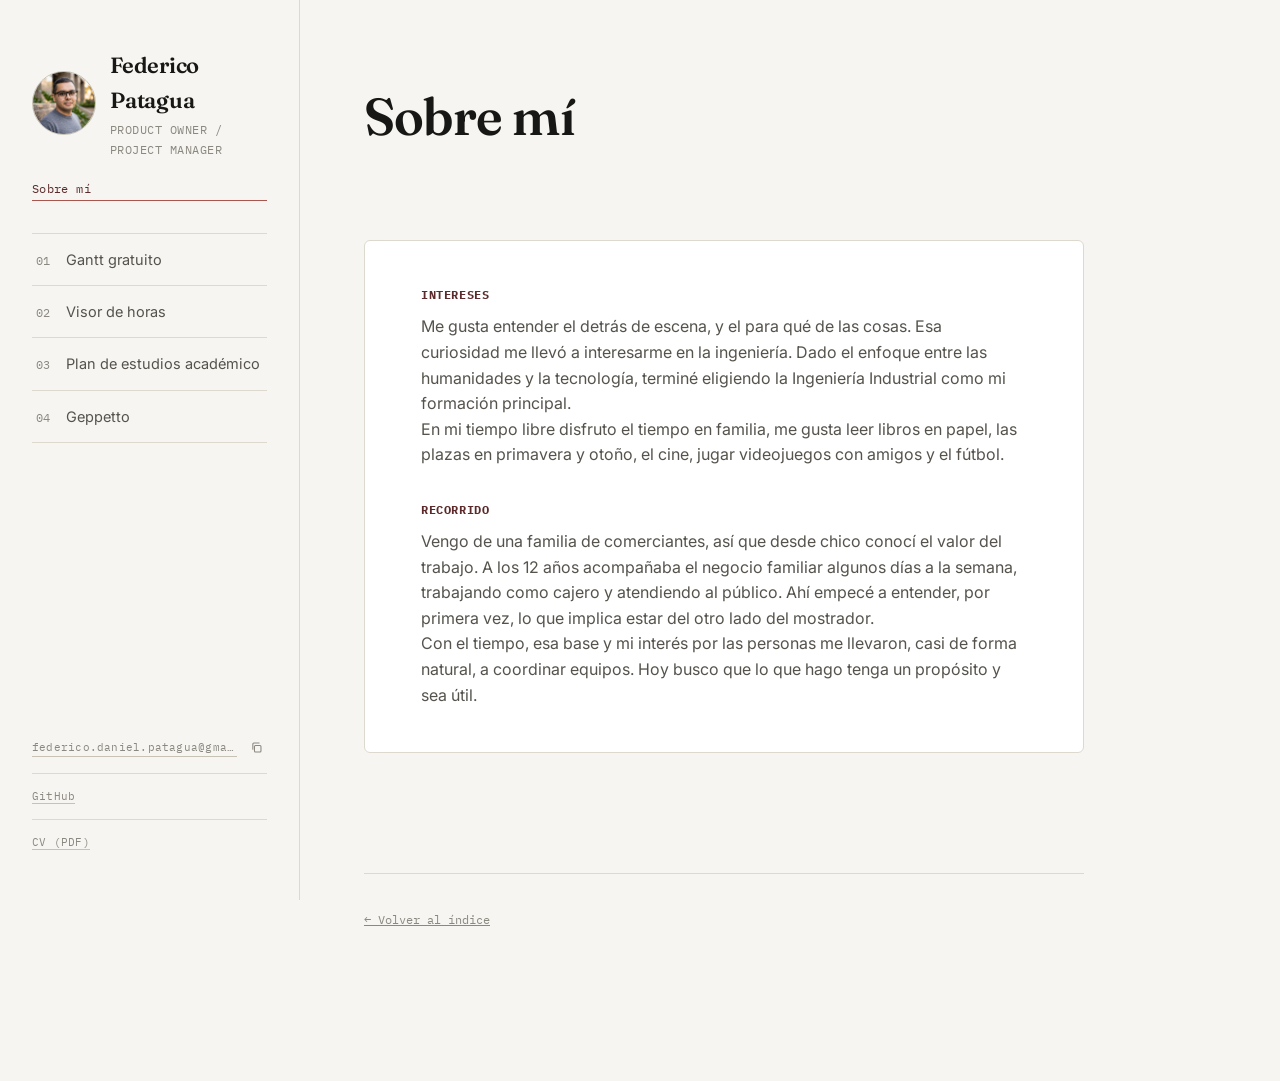
==== sobre-mi.html @ 1c1485cb "first commit" ====
<!DOCTYPE html>
<html lang="es">
<head>
<meta charset="UTF-8">
<meta name="viewport" content="width=device-width, initial-scale=1.0">
<title>Sobre mí — Federico Patagua</title>
<meta name="description" content="[COMPLETAR: descripción breve, 1 línea]">

<link rel="preconnect" href="https://fonts.googleapis.com">
<link rel="preconnect" href="https://fonts.gstatic.com" crossorigin>
<link href="https://fonts.googleapis.com/css2?family=Fraunces:opsz,wght@9..144,500;9..144,600&family=Inter:wght@400;500;600&family=IBM+Plex+Mono:wght@400;500&display=swap" rel="stylesheet">

<link rel="stylesheet" href="assets/css/style.css">
</head>
<body>

<div class="layout">

  <!-- ============ ÍNDICE LATERAL (idéntico al de index.html) ============ -->
  <nav class="sidebar" aria-label="Índice">
    <div class="sidebar__top">
      <div class="identity">
        <span class="avatar">
          <img src="assets/img/profile.jpg" alt="Foto de perfil"
               onerror="this.style.display='none'; this.parentElement.classList.add('avatar--empty')">
        </span>
        <div class="identity__text">
          <p class="brand"><a href="index.html" class="brand-link">Federico Patagua</a></p>
          <p class="role">Product Owner / Project Manager</p>
        </div>
      </div>

      <a class="about-link is-active" href="sobre-mi.html">Sobre mí</a>

      <ul class="toc">
        <li><a href="index.html#gantt"><span class="num">01</span><span>Gantt gratuito</span></a></li>
        <li><a href="index.html#horas"><span class="num">02</span><span>Visor de horas</span></a></li>
        <li><a href="index.html#plan-estudios"><span class="num">03</span><span>Plan de estudios académico</span></a></li>
        <li><a href="index.html#geppetto"><span class="num">04</span><span>Geppetto</span></a></li>
      </ul>
    </div>

    <div class="sidebar__bottom">
      <div class="mail-row">
        <a class="mail-text" href="mailto:federico.daniel.patagua@gmail.com">federico.daniel.patagua@gmail.com</a>
        <button type="button" class="copy-btn" data-copy="federico.daniel.patagua@gmail.com" aria-label="Copiar email">
          <svg class="icon-copy" viewBox="0 0 16 16" fill="none" aria-hidden="true">
            <rect x="5.5" y="5.5" width="8" height="8" rx="1.2" stroke="currentColor" stroke-width="1.3"/>
            <path d="M3.5 10.2V3.7A1.2 1.2 0 0 1 4.7 2.5h6.5" stroke="currentColor" stroke-width="1.3" stroke-linecap="round"/>
          </svg>
          <svg class="icon-check" viewBox="0 0 16 16" fill="none" aria-hidden="true">
            <path d="M3 8.5L6.2 11.5L13 4.5" stroke="currentColor" stroke-width="1.4" stroke-linecap="round" stroke-linejoin="round"/>
          </svg>
        </button>
      </div>
      <p><a href="[COMPLETAR: url de GitHub]">GitHub</a></p>
      <p><a href="assets/cv/cv.pdf" target="_blank" rel="noopener noreferrer">CV (PDF)</a></p>
    </div>
  </nav>

  <!-- ============ CONTENIDO ============ -->
  <main class="main">
    <div class="page">

      <header class="intro">
        <h1>Sobre mí</h1>
      </header>

      <section class="about about--standalone">
        <div class="about__grid">
          <div class="about__block">
            <h3>Intereses</h3>
            <p>Me gusta entender el detrás de escena, y el para qué de las cosas. Esa curiosidad me llevó a interesarme en la ingeniería. Dado el enfoque entre las humanidades y la tecnología, terminé eligiendo la Ingeniería Industrial como mi formación principal.</p>
            <p>En mi tiempo libre disfruto el tiempo en familia, me gusta leer libros en papel, las plazas en primavera y otoño, el cine, jugar videojuegos con amigos y el fútbol.</p>
          </div>

          <div class="about__block">
            <h3>Recorrido</h3>
            <p>Vengo de una familia de comerciantes, así que desde chico conocí el valor del trabajo. A los 12 años acompañaba el negocio familiar algunos días a la semana, trabajando como cajero y atendiendo al público. Ahí empecé a entender, por primera vez, lo que implica estar del otro lado del mostrador.</p>
            <p>Con el tiempo, esa base y mi interés por las personas me llevaron, casi de forma natural, a coordinar equipos. Hoy busco que lo que hago tenga un propósito y sea útil.</p>
          </div>
        </div>
      </section>

      <footer class="site-footer">
        <p><a href="index.html">← Volver al índice</a></p>
      </footer>

    </div>
  </main>

</div>

<script src="assets/js/main.js"></script>
</body>
</html>
---- assets/css/style.css ----
/* ============================================================
   PORTFOLIO — sistema de diseño
   Concepto: libro con índice. Paleta tipo papel envejecido,
   acento "tela de libro" (oxblood), tipografía editorial.
   ============================================================ */

:root {
  --paper: #f6f5f1;
  --paper-raised: #ffffff;
  --ink: #171715;
  --ink-soft: #55534c;
  --ink-faint: #8a887f;
  --rule: #ddd9cf;
  --rule-strong: #c7c2b4;
  --accent: #5c2a2a;
  --accent-soft: #efe3e0;
  --accent-line: #a9564f;

  --font-display: "Fraunces", "Iowan Old Style", "Georgia", serif;
  --font-body: "Inter", -apple-system, BlinkMacSystemFont, "Segoe UI", sans-serif;
  --font-mono: "IBM Plex Mono", "SFMono-Regular", Menlo, monospace;

  --sidebar-w: 300px;
  --content-max: 720px;
  --gutter: clamp(24px, 5vw, 72px);
}

* { box-sizing: border-box; }

html {
  scroll-behavior: smooth;
}

body {
  margin: 0;
  background: var(--paper);
  color: var(--ink);
  font-family: var(--font-body);
  font-size: 16px;
  line-height: 1.6;
  -webkit-font-smoothing: antialiased;
}

a { color: inherit; }

/* ---------- layout ---------- */

.layout {
  display: flex;
  min-height: 100vh;
}

/* ---------- sidebar / índice ---------- */

.sidebar {
  width: var(--sidebar-w);
  flex-shrink: 0;
  position: sticky;
  top: 0;
  height: 100vh;
  padding: 48px 32px;
  border-right: 1px solid var(--rule);
  display: flex;
  flex-direction: column;
  justify-content: space-between;
}

.sidebar__top .brand {
  font-family: var(--font-display);
  font-size: 22px;
  font-weight: 600;
  letter-spacing: -0.01em;
  margin: 0 0 4px;
}

.sidebar__top .role {
  font-family: var(--font-mono);
  font-size: 12px;
  letter-spacing: 0.04em;
  color: var(--ink-faint);
  text-transform: uppercase;
  margin: 0;
}

/* ---------- identidad: foto + nombre ---------- */

.identity {
  display: flex;
  align-items: center;
  gap: 14px;
  margin-bottom: 20px;
}

.avatar {
  width: 64px;
  height: 64px;
  border-radius: 50%;
  overflow: hidden;
  flex-shrink: 0;
  background: var(--rule);
  border: 1px solid var(--rule-strong);
}

.avatar img {
  width: 100%;
  height: 100%;
  object-fit: cover;
  display: block;
}

/* si no hay foto todavía, círculo neutro en vez de ícono roto */
.avatar--empty {
  background: var(--accent-soft);
  border-color: var(--accent-line);
}

.identity__text .brand { margin: 0 0 2px; }

.brand-link {
  color: inherit;
  text-decoration: none;
}

.brand-link:hover {
  color: var(--accent);
}

.about--standalone {
  margin-bottom: 56px;
}

/* ---------- link "Sobre mí": fuera del índice numerado ---------- */

.about-link {
  display: inline-block;
  font-family: var(--font-mono);
  font-size: 12px;
  letter-spacing: 0.03em;
  color: var(--ink-soft);
  text-decoration: none;
  padding-bottom: 2px;
  border-bottom: 1px solid var(--rule-strong);
  margin-bottom: 32px;
  transition: color 0.15s ease, border-color 0.15s ease;
}

.about-link:hover,
.about-link.is-active {
  color: var(--accent);
  border-color: var(--accent-line);
}

.sidebar__top {
  display: flex;
  flex-direction: column;
  min-height: 0;
}

.toc {
  list-style: none;
  margin: 0;
  padding: 0;
  border-top: 1px solid var(--rule);
  overflow-y: auto;
  max-height: 46vh; /* techo generoso: hoy no se nota, pero si el índice
                        crece, el scroll queda contenido acá adentro en
                        vez de empujar el resto del sidebar */
  scrollbar-width: thin;
  scrollbar-color: var(--rule-strong) transparent;
}

.toc::-webkit-scrollbar {
  width: 6px;
}

.toc::-webkit-scrollbar-thumb {
  background: var(--rule-strong);
  border-radius: 3px;
}

.toc::-webkit-scrollbar-track {
  background: transparent;
}

.toc li {
  border-bottom: 1px solid var(--rule);
}

.toc a {
  display: flex;
  align-items: baseline;
  gap: 12px;
  padding: 14px 4px;
  text-decoration: none;
  font-size: 14.5px;
  color: var(--ink-soft);
  transition: color 0.15s ease, padding-left 0.15s ease;
}

.toc a:hover {
  color: var(--ink);
  padding-left: 6px;
}

.toc a.is-active {
  color: var(--accent);
}

.toc .num {
  font-family: var(--font-mono);
  font-size: 12px;
  color: var(--ink-faint);
  min-width: 18px;
}

.toc a.is-active .num {
  color: var(--accent-line);
}

.sidebar__bottom {
  display: flex;
  flex-direction: column;
  font-family: var(--font-mono);
  font-size: 11px;
  color: var(--ink-faint);
  letter-spacing: 0.02em;
}

.sidebar__bottom > * {
  margin: 0;
  padding: 14px 0;
  border-top: 1px solid var(--rule);
}

.sidebar__bottom > *:first-child {
  padding-top: 0;
  border-top: none;
}

.sidebar__bottom > *:last-child {
  padding-bottom: 0;
}

.sidebar__bottom a {
  text-decoration: none;
  border-bottom: 1px solid var(--rule-strong);
}

/* ---------- email: link + botón de copiar ---------- */

.mail-row {
  display: flex;
  align-items: center;
  gap: 8px;
}

.mail-row .mail-text {
  min-width: 0;
  overflow: hidden;
  text-overflow: ellipsis;
  white-space: nowrap;
  border-bottom: 1px solid var(--rule-strong);
}

.copy-btn {
  flex-shrink: 0;
  display: inline-flex;
  align-items: center;
  justify-content: center;
  width: 22px;
  height: 22px;
  padding: 0;
  border: none;
  background: none;
  color: var(--ink-faint);
  cursor: pointer;
  border-radius: 3px;
  transition: color 0.15s ease, background 0.15s ease;
}

.copy-btn:hover {
  color: var(--accent);
  background: var(--accent-soft);
}

.copy-btn svg {
  width: 13px;
  height: 13px;
}

.copy-btn .icon-check {
  display: none;
}

.copy-btn.is-copied .icon-copy {
  display: none;
}

.copy-btn.is-copied .icon-check {
  display: block;
}

.copy-btn.is-copied {
  color: var(--accent);
}

/* ---------- transición entre páginas (nativa del navegador) ---------- */

@view-transition {
  navigation: auto;
}

/* el sidebar es fijo/persistente: se excluye de la transición para que
   no parpadee ni se re-anime junto con el contenido */
.sidebar {
  view-transition-name: sidebar;
}

::view-transition-group(sidebar) {
  animation: none;
}

::view-transition-old(sidebar),
::view-transition-new(sidebar) {
  animation: none;
  mix-blend-mode: normal;
}

::view-transition-old(root) {
  animation: page-fade-out 0.28s cubic-bezier(0.4, 0, 0.2, 1) both;
}

::view-transition-new(root) {
  animation: page-fade-in 0.32s cubic-bezier(0.4, 0, 0.2, 1) both;
}

@keyframes page-fade-out {
  from { opacity: 1; transform: translateY(0); }
  to   { opacity: 0; transform: translateY(-6px); }
}

@keyframes page-fade-in {
  from { opacity: 0; transform: translateY(6px); }
  to   { opacity: 1; transform: translateY(0); }
}

/* ---------- main / páginas ---------- */

.main {
  flex: 1;
  min-width: 0;
  padding: 88px var(--gutter) 140px;
}

.page {
  max-width: var(--content-max);
}

.intro {
  margin-bottom: 96px;
}

.intro .eyebrow {
  font-family: var(--font-mono);
  font-size: 12px;
  letter-spacing: 0.06em;
  text-transform: uppercase;
  color: var(--accent);
  margin: 0 0 18px;
}

.intro h1 {
  font-family: var(--font-display);
  font-size: clamp(34px, 4.4vw, 52px);
  line-height: 1.08;
  font-weight: 600;
  letter-spacing: -0.015em;
  margin: 0 0 24px;
  max-width: 14ch;
}

.intro p {
  font-size: 17px;
  color: var(--ink-soft);
  max-width: 52ch;
  margin: 0;
}

.section-label {
  font-family: var(--font-mono);
  font-size: 12px;
  letter-spacing: 0.06em;
  text-transform: uppercase;
  color: var(--ink-faint);
  margin: 0 0 20px;
}

/* ---------- capítulos / herramientas (acordeón) ---------- */

.chapters {
  border-top: 1px solid var(--rule-strong);
  margin-bottom: 110px;
}

.chapter {
  border-bottom: 1px solid var(--rule-strong);
  scroll-margin-top: 32px;
}

.chapter__row {
  width: 100%;
  display: flex;
  align-items: center;
  gap: 20px;
  padding: 24px 4px;
  background: none;
  border: none;
  cursor: pointer;
  text-align: left;
  font-family: inherit;
  color: var(--ink);
}

.chapter__row .title {
  flex: 1;
  min-width: 0;
}

.chapter__eyebrow {
  display: block;
  font-family: var(--font-mono);
  font-size: 11px;
  letter-spacing: 0.06em;
  color: var(--ink-faint);
  margin: 0 0 6px;
  transition: color 0.15s ease;
}

.chapter__row .title h2 {
  font-family: var(--font-display);
  font-size: 18px;
  font-weight: 600;
  margin: 0 0 4px;
  letter-spacing: -0.005em;
  line-height: 1.3;
}

.chapter__row .title .tagline {
  font-size: 13.5px;
  color: var(--ink-soft);
  margin: 0;
}

.chapter__row .tag {
  align-self: center;
  font-family: var(--font-mono);
  font-size: 10.5px;
  letter-spacing: 0.04em;
  text-transform: uppercase;
  color: var(--ink-faint);
  border: 1px solid var(--rule-strong);
  border-radius: 3px;
  padding: 3px 7px;
  flex-shrink: 0;
  white-space: nowrap;
}

.chapter__row .tag.external {
  color: var(--accent);
  border-color: var(--accent-line);
}

.chapter__row .chevron {
  align-self: center;
  flex-shrink: 0;
  width: 14px;
  height: 14px;
  transition: transform 0.2s ease;
  color: var(--ink-faint);
}

.chapter.is-open .chapter__row .chevron {
  transform: rotate(45deg);
}

.chapter.is-open .chapter__eyebrow {
  color: var(--accent);
}

.chapter__panel {
  display: grid;
  grid-template-rows: 0fr;
  transition: grid-template-rows 0.28s ease;
}

.chapter.is-open .chapter__panel {
  grid-template-rows: 1fr;
}

.chapter__panel-inner {
  overflow: hidden;
}

.chapter__body {
  padding: 4px 4px 36px 4px;
  max-width: 640px;
}

/* ficha técnica: etiqueta a la izquierda, contenido a la derecha */
.chapter__block {
  display: grid;
  grid-template-columns: 104px 1fr;
  column-gap: 24px;
  padding: 18px 0;
  border-top: 1px solid var(--rule);
}

.chapter__block:first-child {
  border-top: none;
  padding-top: 0;
}

.chapter__block:last-of-type {
  padding-bottom: 4px;
}

.chapter__block h3 {
  font-family: var(--font-mono);
  font-size: 11px;
  letter-spacing: 0.05em;
  text-transform: uppercase;
  color: var(--ink-faint);
  margin: 0;
  padding-top: 1px;
}

.chapter__block p,
.chapter__block li {
  font-size: 15px;
  line-height: 1.6;
  color: var(--ink-soft);
  margin: 0 0 8px;
}

.chapter__block p:last-child,
.chapter__block ol:last-child,
.chapter__block ul:last-child {
  margin-bottom: 0;
}

.chapter__block ol,
.chapter__block ul {
  margin: 0;
  padding-left: 18px;
}

.placeholder {
  color: var(--ink-faint);
  font-style: italic;
}

/* texto permanente y secundario (no un aviso de "falta completar") */
.footnote {
  font-size: 13px;
  color: var(--ink-faint);
  font-style: normal;
  padding-left: 128px;
}

.chapter__cta {
  margin-left: 128px;
}

/* ---------- video de preview (mudo, autoplay, loop) ---------- */

.media-preview {
  display: block;
  width: 100%;
  max-width: 480px;
  aspect-ratio: 16 / 9;
  object-fit: cover;
  border-radius: 6px;
  border: 1px solid var(--rule-strong);
  background: var(--rule);
}

.chapter__cta {
  display: inline-flex;
  align-items: center;
  gap: 8px;
  margin-top: 8px;
  padding: 11px 18px;
  background: var(--ink);
  color: var(--paper);
  text-decoration: none;
  font-size: 14px;
  font-weight: 500;
  border-radius: 4px;
  transition: background 0.15s ease;
}

.chapter__cta:hover {
  background: var(--accent);
}

.chapter__cta.external {
  background: var(--paper-raised);
  color: var(--ink);
  border: 1px solid var(--rule-strong);
}

.chapter__cta.external:hover {
  border-color: var(--accent-line);
  background: var(--accent-soft);
  color: var(--accent);
}

/* ---------- sobre mí ---------- */

.about {
  background: var(--paper-raised);
  border: 1px solid var(--rule);
  border-radius: 6px;
  padding: 44px clamp(24px, 5vw, 56px);
  margin-bottom: 80px;
}

.about h2 {
  font-family: var(--font-display);
  font-size: 26px;
  font-weight: 600;
  margin: 0 0 32px;
}

.about__grid {
  display: grid;
  gap: 32px;
}

.about__block h3 {
  font-family: var(--font-mono);
  font-size: 12px;
  letter-spacing: 0.05em;
  text-transform: uppercase;
  color: var(--accent);
  margin: 0 0 10px;
}

.about__block p {
  font-size: 16px;
  color: var(--ink-soft);
  max-width: 60ch;
  margin: 0;
}

/* ---------- footer ---------- */

.site-footer {
  margin-top: 120px;
  padding-top: 24px;
  border-top: 1px solid var(--rule);
  font-family: var(--font-mono);
  font-size: 12px;
  color: var(--ink-faint);
}

/* ---------- responsive ---------- */

@media (max-width: 860px) {
  .layout { flex-direction: column; }

  .sidebar {
    position: relative;
    width: 100%;
    height: auto;
    border-right: none;
    border-bottom: 1px solid var(--rule);
    padding: 32px var(--gutter) 24px;
  }

  .sidebar__top .role { margin-bottom: 24px; }
  .sidebar__bottom { margin-top: 24px; }

  .toc { max-height: none; overflow-y: visible; }

  .main { padding: 56px var(--gutter) 100px; }
  .intro { margin-bottom: 64px; }
  .chapter__row { flex-wrap: wrap; }

  .chapter__block {
    grid-template-columns: 1fr;
    row-gap: 6px;
  }

  .footnote,
  .chapter__cta {
    margin-left: 0;
    padding-left: 0;
  }
}

/* ---------- accesibilidad ---------- */

:focus-visible {
  outline: 2px solid var(--accent-line);
  outline-offset: 2px;
}

@media (prefers-reduced-motion: reduce) {
  * { transition: none !important; scroll-behavior: auto !important; }
  ::view-transition-group(*),
  ::view-transition-old(*),
  ::view-transition-new(*) {
    animation: none !important;
  }
}
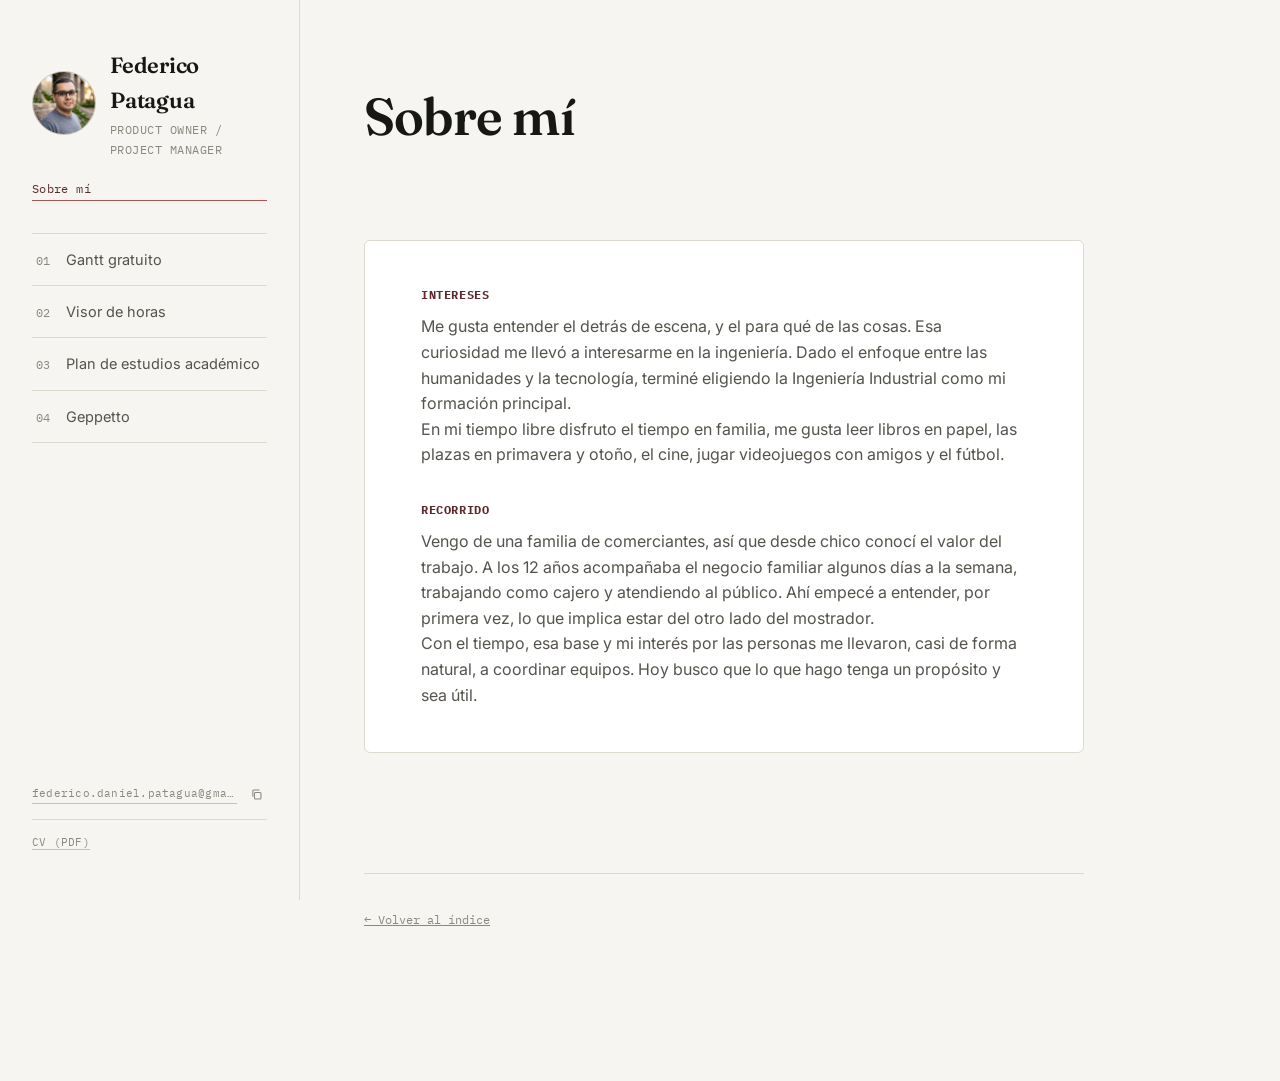
==== commit 275ecfef: "Agrega sobre-mi.html y actualizaciones del portfolio" ====
--- a/sobre-mi.html
+++ b/sobre-mi.html
@@ -53,7 +53,6 @@
           </svg>
         </button>
       </div>
-      <p><a href="[COMPLETAR: url de GitHub]">GitHub</a></p>
       <p><a href="assets/cv/cv.pdf" target="_blank" rel="noopener noreferrer">CV (PDF)</a></p>
     </div>
   </nav>
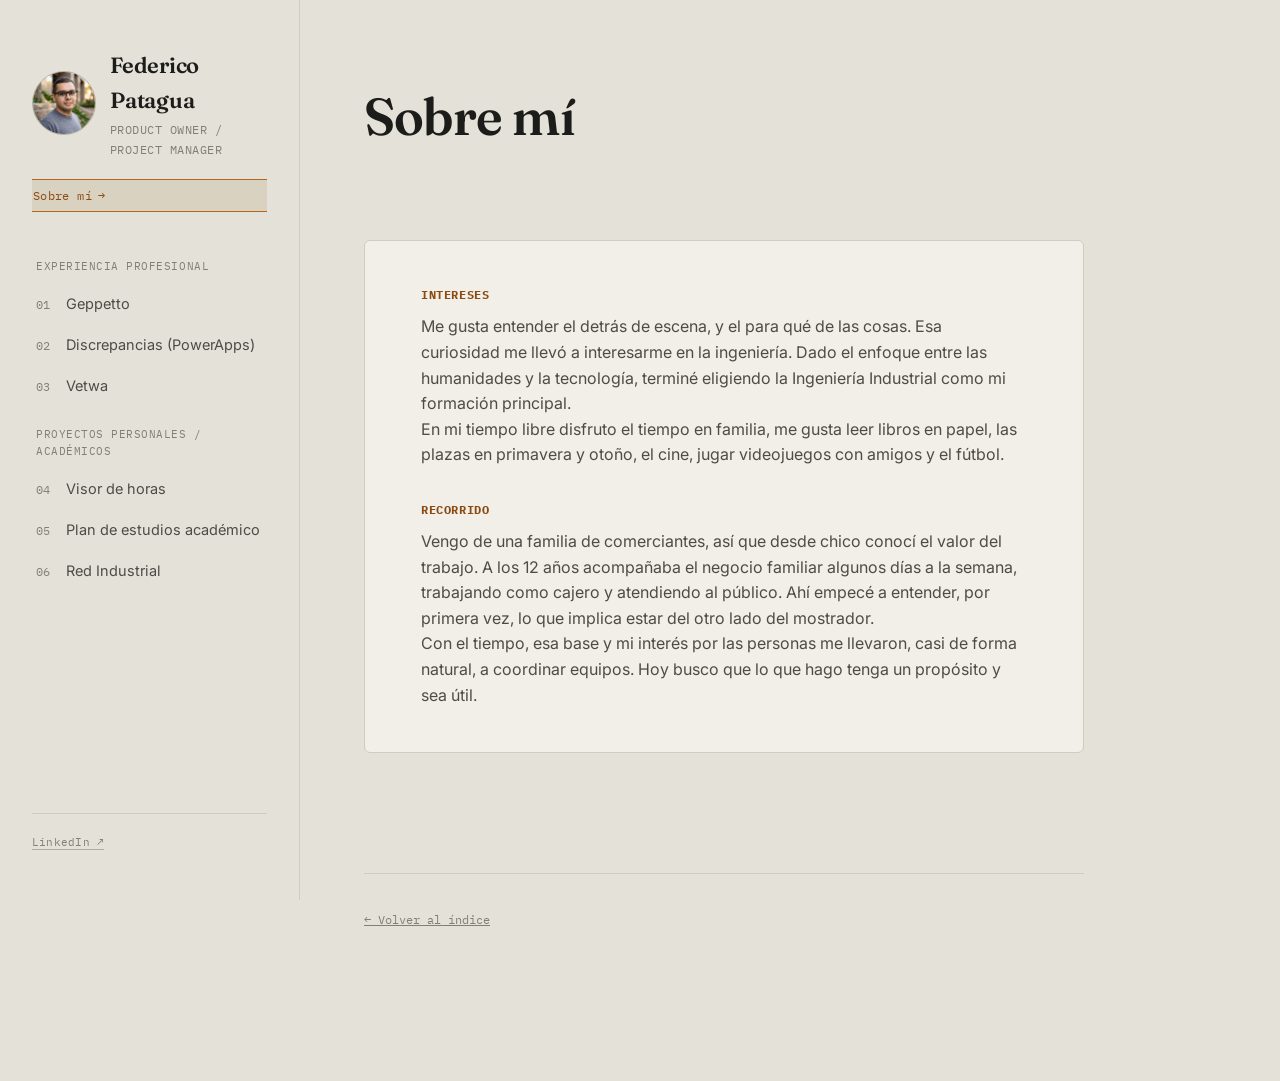
==== commit 6053aa59: "Separa experiencia profesional de proyectos personales, suma Discrepancias y Red Industrial Reorgani" ====
--- a/sobre-mi.html
+++ b/sobre-mi.html
@@ -33,27 +33,19 @@
       <a class="about-link is-active" href="sobre-mi.html">Sobre mí</a>
 
       <ul class="toc">
-        <li><a href="index.html#gantt"><span class="num">01</span><span>Gantt gratuito</span></a></li>
-        <li><a href="index.html#horas"><span class="num">02</span><span>Visor de horas</span></a></li>
-        <li><a href="index.html#plan-estudios"><span class="num">03</span><span>Plan de estudios académico</span></a></li>
-        <li><a href="index.html#geppetto"><span class="num">04</span><span>Geppetto</span></a></li>
+        <li class="toc-group-label">Experiencia profesional</li>
+        <li><a href="index.html#geppetto"><span class="num">01</span><span>Geppetto</span></a></li>
+        <li><a href="index.html#discrepancias"><span class="num">02</span><span>Discrepancias (PowerApps)</span></a></li>
+        <li><a href="index.html#vetwa"><span class="num">03</span><span>Vetwa</span></a></li>
+        <li class="toc-group-label">Proyectos personales / académicos</li>
+        <li><a href="index.html#horas"><span class="num">04</span><span>Visor de horas</span></a></li>
+        <li><a href="index.html#plan-estudios"><span class="num">05</span><span>Plan de estudios académico</span></a></li>
+        <li><a href="index.html#red-industrial"><span class="num">06</span><span>Red Industrial</span></a></li>
       </ul>
     </div>
 
     <div class="sidebar__bottom">
-      <div class="mail-row">
-        <a class="mail-text" href="mailto:federico.daniel.patagua@gmail.com">federico.daniel.patagua@gmail.com</a>
-        <button type="button" class="copy-btn" data-copy="federico.daniel.patagua@gmail.com" aria-label="Copiar email">
-          <svg class="icon-copy" viewBox="0 0 16 16" fill="none" aria-hidden="true">
-            <rect x="5.5" y="5.5" width="8" height="8" rx="1.2" stroke="currentColor" stroke-width="1.3"/>
-            <path d="M3.5 10.2V3.7A1.2 1.2 0 0 1 4.7 2.5h6.5" stroke="currentColor" stroke-width="1.3" stroke-linecap="round"/>
-          </svg>
-          <svg class="icon-check" viewBox="0 0 16 16" fill="none" aria-hidden="true">
-            <path d="M3 8.5L6.2 11.5L13 4.5" stroke="currentColor" stroke-width="1.4" stroke-linecap="round" stroke-linejoin="round"/>
-          </svg>
-        </button>
-      </div>
-      <p><a href="assets/cv/cv.pdf" target="_blank" rel="noopener noreferrer">CV (PDF)</a></p>
+      <p><a href="https://linkedin.com/in/federico-patagua" target="_blank" rel="noopener noreferrer">LinkedIn ↗</a></p>
     </div>
   </nav>
 
--- a/assets/css/style.css
+++ b/assets/css/style.css
@@ -1,20 +1,20 @@
 /* ============================================================
    PORTFOLIO — sistema de diseño
    Concepto: libro con índice. Paleta tipo papel envejecido,
-   acento "tela de libro" (oxblood), tipografía editorial.
+   acento grafito y cobre, tipografía editorial.
    ============================================================ */
 
 :root {
-  --paper: #f6f5f1;
-  --paper-raised: #ffffff;
-  --ink: #171715;
-  --ink-soft: #55534c;
-  --ink-faint: #8a887f;
-  --rule: #ddd9cf;
-  --rule-strong: #c7c2b4;
-  --accent: #5c2a2a;
-  --accent-soft: #efe3e0;
-  --accent-line: #a9564f;
+  --paper: #e4e1d8;
+  --paper-raised: #f1efe7;
+  --ink: #1c1c1a;
+  --ink-soft: #4d4c46;
+  --ink-faint: #827f73;
+  --rule: #d0cdbf;
+  --rule-strong: #b3af9e;
+  --accent: #8a4a12;
+  --accent-soft: #d9d2c0;
+  --accent-line: #b5651d;
 
   --font-display: "Fraunces", "Iowan Old Style", "Georgia", serif;
   --font-body: "Inter", -apple-system, BlinkMacSystemFont, "Segoe UI", sans-serif;
@@ -132,74 +132,96 @@
 /* ---------- link "Sobre mí": fuera del índice numerado ---------- */
 
 .about-link {
-  display: inline-block;
+  display: inline-flex;
+  align-items: center;
+  gap: 6px;
   font-family: var(--font-mono);
   font-size: 12px;
   letter-spacing: 0.03em;
   color: var(--ink-soft);
   text-decoration: none;
-  padding-bottom: 2px;
-  border-bottom: 1px solid var(--rule-strong);
-  margin-bottom: 32px;
-  transition: color 0.15s ease, border-color 0.15s ease;
+  padding: 6px 10px;
+  margin: 0 -10px 32px;
+  border: 1px solid var(--rule-strong);
+  border-radius: 4px;
+  transition: color 0.15s ease, border-color 0.15s ease, background 0.15s ease, transform 0.15s ease;
+}
+
+.about-link::after {
+  content: "→";
+  transition: transform 0.15s ease;
 }
 
 .about-link:hover,
 .about-link.is-active {
   color: var(--accent);
   border-color: var(--accent-line);
+  background: var(--accent-soft);
+}
+
+.about-link:hover::after {
+  transform: translateX(2px);
 }
 
 .sidebar__top {
   display: flex;
   flex-direction: column;
   min-height: 0;
+  overflow-y: auto;
+  scrollbar-width: thin;
+  scrollbar-color: var(--rule-strong) transparent;
+}
+
+.sidebar__top::-webkit-scrollbar {
+  width: 6px;
+}
+
+.sidebar__top::-webkit-scrollbar-thumb {
+  background: var(--rule-strong);
+  border-radius: 3px;
+}
+
+.sidebar__top::-webkit-scrollbar-track {
+  background: transparent;
 }
 
 .toc {
   list-style: none;
   margin: 0;
-  padding: 0;
-  border-top: 1px solid var(--rule);
-  overflow-y: auto;
-  max-height: 46vh; /* techo generoso: hoy no se nota, pero si el índice
-                        crece, el scroll queda contenido acá adentro en
-                        vez de empujar el resto del sidebar */
-  scrollbar-width: thin;
-  scrollbar-color: var(--rule-strong) transparent;
-}
-
-.toc::-webkit-scrollbar {
-  width: 6px;
-}
-
-.toc::-webkit-scrollbar-thumb {
-  background: var(--rule-strong);
-  border-radius: 3px;
-}
-
-.toc::-webkit-scrollbar-track {
-  background: transparent;
-}
-
-.toc li {
-  border-bottom: 1px solid var(--rule);
+  padding: 8px 0 0;
+}
+
+.toc-group-label {
+  font-family: var(--font-mono);
+  font-size: 10.5px;
+  letter-spacing: 0.05em;
+  text-transform: uppercase;
+  color: var(--ink-faint);
+  padding: 20px 4px 8px;
+}
+
+.toc-group-label:first-child {
+  padding-top: 6px;
 }
 
 .toc a {
   display: flex;
   align-items: baseline;
   gap: 12px;
-  padding: 14px 4px;
+  padding: 9px 4px;
   text-decoration: none;
   font-size: 14.5px;
   color: var(--ink-soft);
-  transition: color 0.15s ease, padding-left 0.15s ease;
+  border-radius: 3px;
+  transition: color 0.15s ease, background 0.15s ease;
 }
 
 .toc a:hover {
   color: var(--ink);
-  padding-left: 6px;
+  background: var(--accent-soft);
+  margin: 0 -4px;
+  padding-left: 8px;
+  padding-right: 4px;
 }
 
 .toc a.is-active {
@@ -220,88 +242,23 @@
 .sidebar__bottom {
   display: flex;
   flex-direction: column;
+  flex-shrink: 0;
   font-family: var(--font-mono);
   font-size: 11px;
   color: var(--ink-faint);
   letter-spacing: 0.02em;
+  margin-top: 24px;
+  padding-top: 20px;
+  border-top: 1px solid var(--rule);
 }
 
 .sidebar__bottom > * {
   margin: 0;
-  padding: 14px 0;
-  border-top: 1px solid var(--rule);
-}
-
-.sidebar__bottom > *:first-child {
-  padding-top: 0;
-  border-top: none;
-}
-
-.sidebar__bottom > *:last-child {
-  padding-bottom: 0;
 }
 
 .sidebar__bottom a {
   text-decoration: none;
   border-bottom: 1px solid var(--rule-strong);
-}
-
-/* ---------- email: link + botón de copiar ---------- */
-
-.mail-row {
-  display: flex;
-  align-items: center;
-  gap: 8px;
-}
-
-.mail-row .mail-text {
-  min-width: 0;
-  overflow: hidden;
-  text-overflow: ellipsis;
-  white-space: nowrap;
-  border-bottom: 1px solid var(--rule-strong);
-}
-
-.copy-btn {
-  flex-shrink: 0;
-  display: inline-flex;
-  align-items: center;
-  justify-content: center;
-  width: 22px;
-  height: 22px;
-  padding: 0;
-  border: none;
-  background: none;
-  color: var(--ink-faint);
-  cursor: pointer;
-  border-radius: 3px;
-  transition: color 0.15s ease, background 0.15s ease;
-}
-
-.copy-btn:hover {
-  color: var(--accent);
-  background: var(--accent-soft);
-}
-
-.copy-btn svg {
-  width: 13px;
-  height: 13px;
-}
-
-.copy-btn .icon-check {
-  display: none;
-}
-
-.copy-btn.is-copied .icon-copy {
-  display: none;
-}
-
-.copy-btn.is-copied .icon-check {
-  display: block;
-}
-
-.copy-btn.is-copied {
-  color: var(--accent);
 }
 
 /* ---------- transición entre páginas (nativa del navegador) ---------- */
@@ -679,9 +636,6 @@
   }
 
   .sidebar__top .role { margin-bottom: 24px; }
-  .sidebar__bottom { margin-top: 24px; }
-
-  .toc { max-height: none; overflow-y: visible; }
 
   .main { padding: 56px var(--gutter) 100px; }
   .intro { margin-bottom: 64px; }
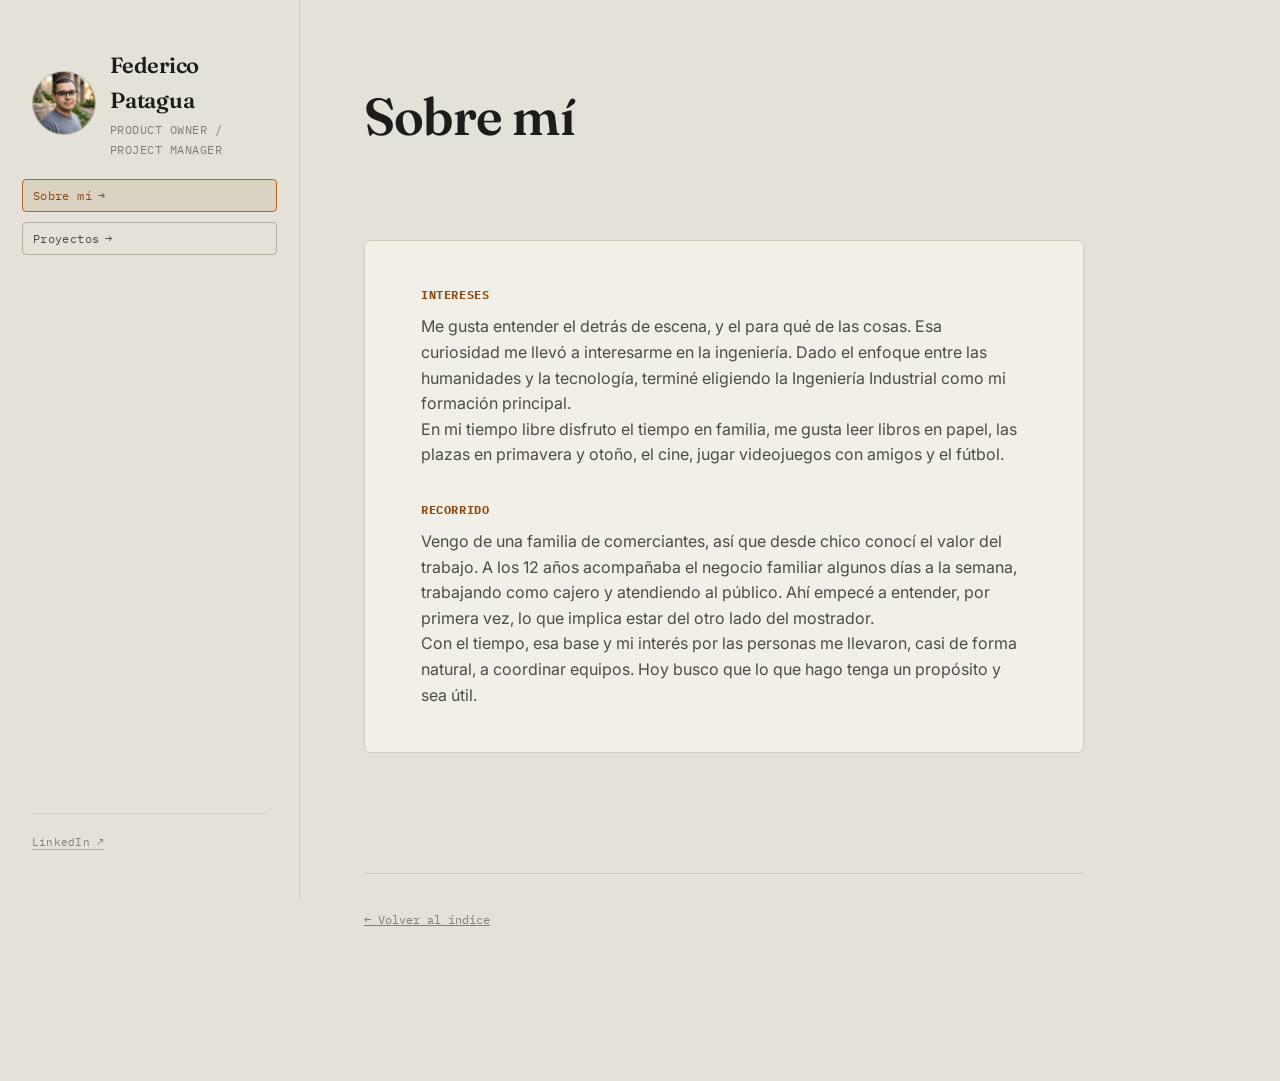
==== commit 9df3a14d: "Simplifica la navegación del sidebar a dos botones, Sobre mí primero Reemplaza el índice detallado d" ====
--- a/sobre-mi.html
+++ b/sobre-mi.html
@@ -30,18 +30,10 @@
         </div>
       </div>
 
-      <a class="about-link is-active" href="sobre-mi.html">Sobre mí</a>
-
-      <ul class="toc">
-        <li class="toc-group-label">Experiencia profesional</li>
-        <li><a href="index.html#geppetto"><span class="num">01</span><span>Geppetto</span></a></li>
-        <li><a href="index.html#discrepancias"><span class="num">02</span><span>Discrepancias (PowerApps)</span></a></li>
-        <li><a href="index.html#vetwa"><span class="num">03</span><span>Vetwa</span></a></li>
-        <li class="toc-group-label">Proyectos personales / académicos</li>
-        <li><a href="index.html#horas"><span class="num">04</span><span>Visor de horas</span></a></li>
-        <li><a href="index.html#plan-estudios"><span class="num">05</span><span>Plan de estudios académico</span></a></li>
-        <li><a href="index.html#red-industrial"><span class="num">06</span><span>Red Industrial</span></a></li>
-      </ul>
+      <div class="nav-links">
+        <a class="about-link is-active" href="sobre-mi.html">Sobre mí</a>
+        <a class="about-link" href="index.html">Proyectos</a>
+      </div>
     </div>
 
     <div class="sidebar__bottom">
--- a/assets/css/style.css
+++ b/assets/css/style.css
@@ -131,6 +131,12 @@
 
 /* ---------- link "Sobre mí": fuera del índice numerado ---------- */
 
+.nav-links {
+  display: flex;
+  flex-direction: column;
+  gap: 10px;
+}
+
 .about-link {
   display: inline-flex;
   align-items: center;
@@ -141,7 +147,7 @@
   color: var(--ink-soft);
   text-decoration: none;
   padding: 6px 10px;
-  margin: 0 -10px 32px;
+  margin: 0 -10px;
   border: 1px solid var(--rule-strong);
   border-radius: 4px;
   transition: color 0.15s ease, border-color 0.15s ease, background 0.15s ease, transform 0.15s ease;
@@ -167,76 +173,6 @@
   display: flex;
   flex-direction: column;
   min-height: 0;
-  overflow-y: auto;
-  scrollbar-width: thin;
-  scrollbar-color: var(--rule-strong) transparent;
-}
-
-.sidebar__top::-webkit-scrollbar {
-  width: 6px;
-}
-
-.sidebar__top::-webkit-scrollbar-thumb {
-  background: var(--rule-strong);
-  border-radius: 3px;
-}
-
-.sidebar__top::-webkit-scrollbar-track {
-  background: transparent;
-}
-
-.toc {
-  list-style: none;
-  margin: 0;
-  padding: 8px 0 0;
-}
-
-.toc-group-label {
-  font-family: var(--font-mono);
-  font-size: 10.5px;
-  letter-spacing: 0.05em;
-  text-transform: uppercase;
-  color: var(--ink-faint);
-  padding: 20px 4px 8px;
-}
-
-.toc-group-label:first-child {
-  padding-top: 6px;
-}
-
-.toc a {
-  display: flex;
-  align-items: baseline;
-  gap: 12px;
-  padding: 9px 4px;
-  text-decoration: none;
-  font-size: 14.5px;
-  color: var(--ink-soft);
-  border-radius: 3px;
-  transition: color 0.15s ease, background 0.15s ease;
-}
-
-.toc a:hover {
-  color: var(--ink);
-  background: var(--accent-soft);
-  margin: 0 -4px;
-  padding-left: 8px;
-  padding-right: 4px;
-}
-
-.toc a.is-active {
-  color: var(--accent);
-}
-
-.toc .num {
-  font-family: var(--font-mono);
-  font-size: 12px;
-  color: var(--ink-faint);
-  min-width: 18px;
-}
-
-.toc a.is-active .num {
-  color: var(--accent-line);
 }
 
 .sidebar__bottom {
